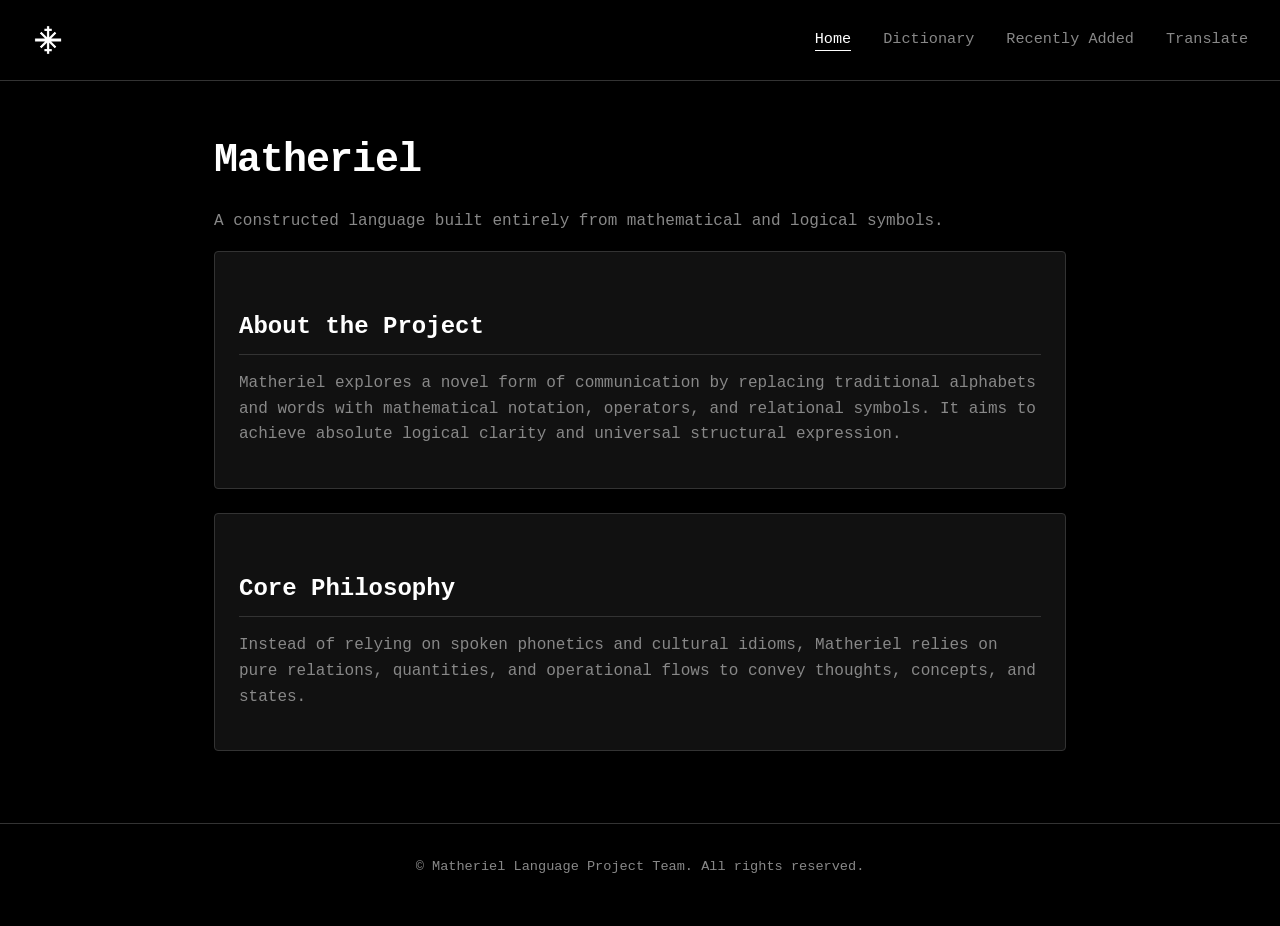
==== index.html @ b1698edf "Update navigation links in index.html" ====
<!DOCTYPE html>
<html lang="en">
<head>
    <meta charset="UTF-8">
    <meta name="viewport" content="width=device-width, initial-scale=1.0">
    <title>Matheriel - Home</title>
    <link rel="icon" type="image/png" href="./images/favicon.png">
    <link rel="stylesheet" href="style.css">
</head>
<body>
    <header>
        <a href="index.html" class="logo">
            <img src="./images/favicon.png" alt="Matheriel" style="height: 32px; vertical-align: middle;">
        </a>
        <nav>
            <ul>
                <li><a href="index" class="active">Home</a></li>
                <li><a href="dict">Dictionary</a></li>
                <li><a href="recentlyadded">Recently Added</a></li>
                <li><a href="translate">Translate</a></li>
            </ul>
        </nav>
    </header>    
    <main>
        <h1>Matheriel</h1>
        <p>A constructed language built entirely from mathematical and logical symbols.</p>

        <div class="card">
            <h2>About the Project</h2>
            <p>Matheriel explores a novel form of communication by replacing traditional alphabets and words with mathematical notation, operators, and relational symbols. It aims to achieve absolute logical clarity and universal structural expression.</p>
        </div>

        <div class="card">
            <h2>Core Philosophy</h2>
            <p>Instead of relying on spoken phonetics and cultural idioms, Matheriel relies on pure relations, quantities, and operational flows to convey thoughts, concepts, and states.</p>
        </div>
    </main>

    <footer>
        <p>&copy; Matheriel Language Project Team. All rights reserved.</p>
    </footer>

    <script src="script.js"></script>
</body>
</html>
---- style.css ----
:root {
    --bg-color: #000000;
    --card-bg: #111111;
    --text-color: #ffffff;
    --text-muted: #888888;
    --accent-color: #ffffff;
    --border-color: #333333;
}

* {
    box-sizing: border-box;
    margin: 0;
    padding: 0;
}

body {
    font-family: 'Courier New', Courier, monospace, 'Segoe UI', Tahoma, sans-serif;
    background-color: var(--bg-color);
    color: var(--text-color);
    line-height: 1.6;
    display: flex;
    flex-direction: column;
    min-height: 100vh;
}

header {
    background-color: var(--bg-color);
    border-bottom: 1px solid var(--border-color);
    padding: 1.5rem 2rem;
    display: flex;
    justify-content: space-between;
    align-items: center;
}

.logo {
    font-weight: bold;
    font-size: 1.25rem;
    color: var(--text-color);
    text-decoration: none;
    letter-spacing: 2px;
}

nav ul {
    display: flex;
    list-style: none;
    gap: 2rem;
}

nav a {
    color: var(--text-muted);
    text-decoration: none;
    transition: color 0.2s;
    font-size: 0.95rem;
}

nav a:hover, nav a.active {
    color: var(--text-color);
    border-bottom: 1px solid var(--text-color);
    padding-bottom: 2px;
}

main {
    flex: 1;
    max-width: 900px;
    margin: 3rem auto;
    padding: 0 1.5rem;
    width: 100%;
}

h1 {
    font-size: 2.5rem;
    margin-bottom: 1rem;
    color: var(--text-color);
    letter-spacing: -1px;
}

h2 {
    font-size: 1.5rem;
    margin-top: 2rem;
    margin-bottom: 1rem;
    border-bottom: 1px solid var(--border-color);
    padding-bottom: 0.5rem;
    color: var(--text-color);
}

p {
    margin-bottom: 1rem;
    color: var(--text-muted);
}

.card {
    background-color: var(--card-bg);
    border: 1px solid var(--border-color);
    border-radius: 4px;
    padding: 1.5rem;
    margin-bottom: 1.5rem;
}

table {
    width: 100%;
    border-collapse: collapse;
    margin-top: 1rem;
    background-color: var(--card-bg);
    border-radius: 4px;
    overflow: hidden;
    border: 1px solid var(--border-color);
}

th, td {
    padding: 0.875rem 1rem;
    text-align: left;
    border-bottom: 1px solid var(--border-color);
}

th {
    background-color: #1a1a1a;
    color: var(--text-color);
    font-weight: 600;
}

td {
    color: var(--text-muted);
}

footer {
    text-align: center;
    padding: 2rem;
    background-color: var(--bg-color);
    border-top: 1px solid var(--border-color);
    color: var(--text-muted);
    font-size: 0.85rem;
}
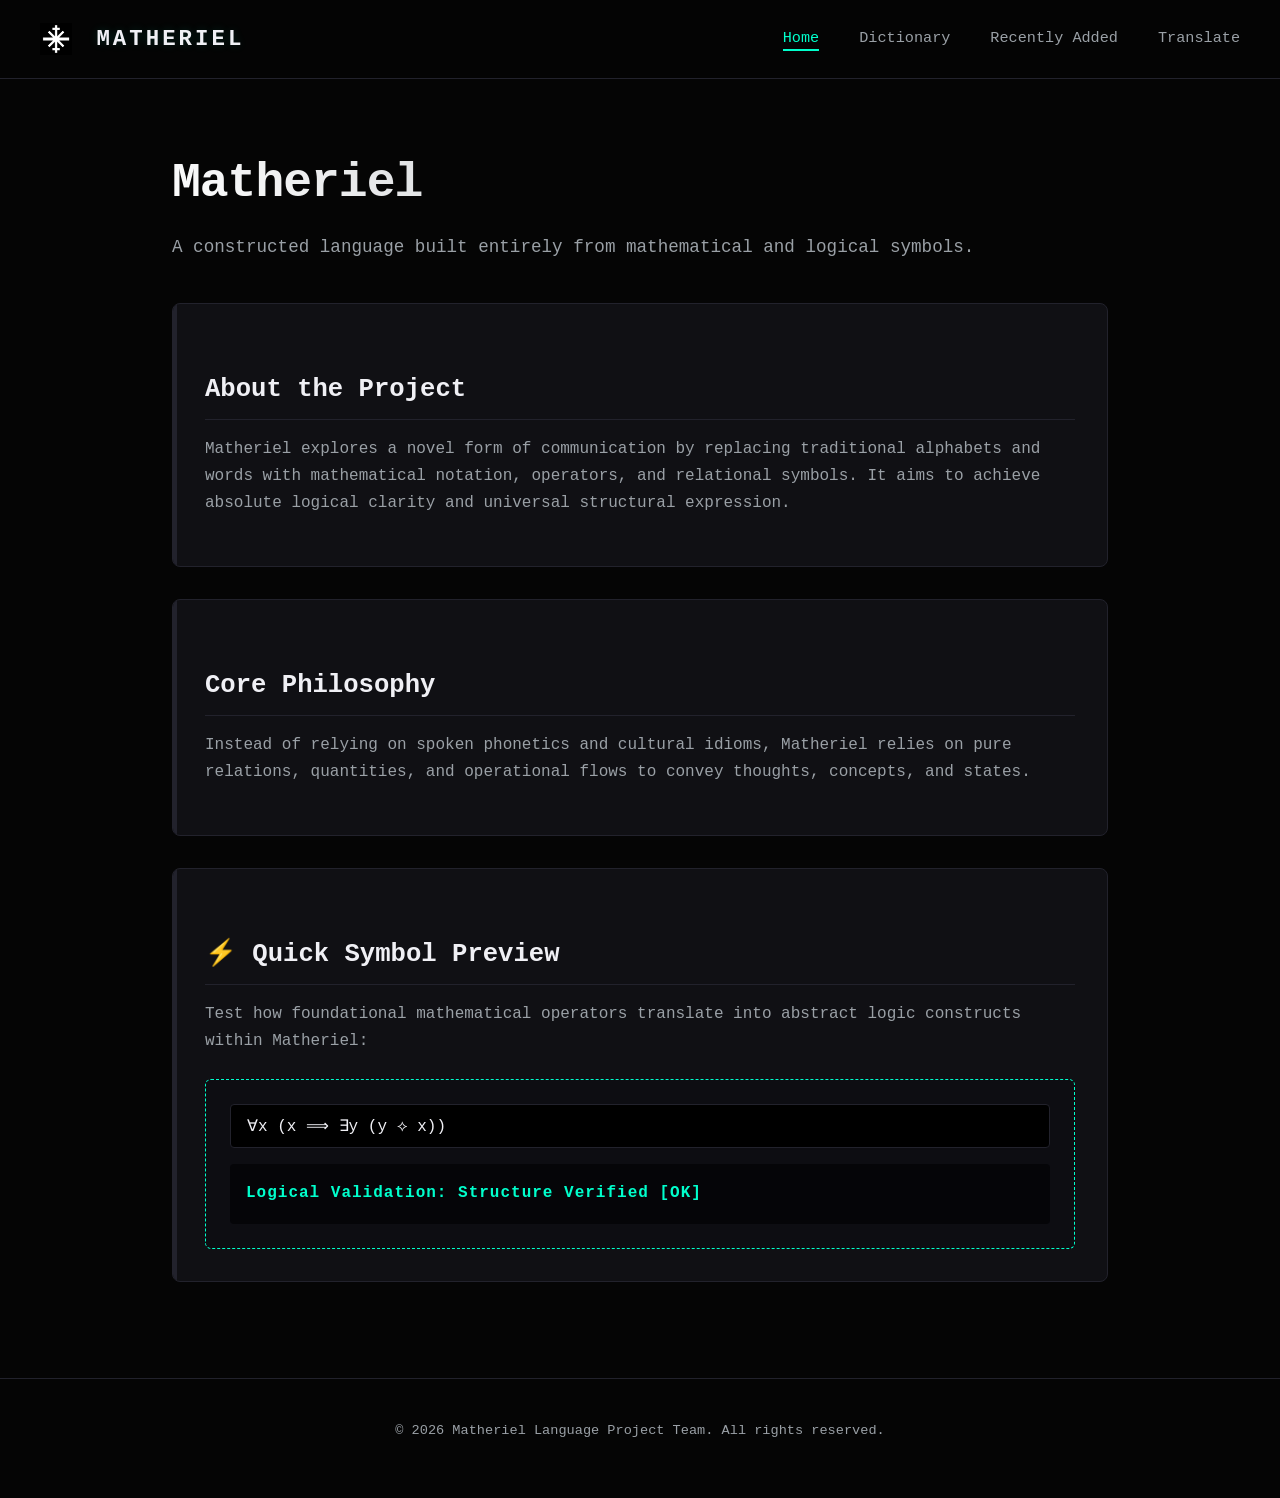
==== commit 63e8ca0a: "Update index.html with new elements and styles" ====
--- a/index.html
+++ b/index.html
@@ -10,20 +10,22 @@
 <body>
     <header>
         <a href="index.html" class="logo">
-            <img src="./images/favicon.png" alt="Matheriel" style="height: 32px; vertical-align: middle;">
+            <img src="./images/favicon.png" alt="Matheriel" style="height: 32px; vertical-align: middle; margin-right: 8px;">
+            MATHERIEL
         </a>
         <nav>
             <ul>
-                <li><a href="index" class="active">Home</a></li>
-                <li><a href="dict">Dictionary</a></li>
-                <li><a href="recentlyadded">Recently Added</a></li>
-                <li><a href="translate">Translate</a></li>
+                <li><a href="index.html" class="active">Home</a></li>
+                <li><a href="dict.html">Dictionary</a></li>
+                <li><a href="recentlyadded.html">Recently Added</a></li>
+                <li><a href="translate.html">Translate</a></li>
             </ul>
         </nav>
-    </header>    
+    </header>
+    
     <main>
         <h1>Matheriel</h1>
-        <p>A constructed language built entirely from mathematical and logical symbols.</p>
+        <p class="subtitle">A constructed language built entirely from mathematical and logical symbols.</p>
 
         <div class="card">
             <h2>About the Project</h2>
@@ -34,10 +36,19 @@
             <h2>Core Philosophy</h2>
             <p>Instead of relying on spoken phonetics and cultural idioms, Matheriel relies on pure relations, quantities, and operational flows to convey thoughts, concepts, and states.</p>
         </div>
+
+        <div class="card">
+            <h2>⚡ Quick Symbol Preview</h2>
+            <p>Test how foundational mathematical operators translate into abstract logic constructs within Matheriel:</p>
+            <div class="interactive-box">
+                <input type="text" id="symbolInput" placeholder="Try typing: ∀, ∃, ⟹, ⊕, ∇" value="∀x (x ⟹ ∃y (y ⟡ x))">
+                <div class="output-display" id="symbolOutput">Logical Validation: Structure Verified [OK]</div>
+            </div>
+        </div>
     </main>
 
     <footer>
-        <p>&copy; Matheriel Language Project Team. All rights reserved.</p>
+        <p>&copy; 2026 Matheriel Language Project Team. All rights reserved.</p>
     </footer>
 
     <script src="script.js"></script>
--- a/style.css
+++ b/style.css
@@ -1,10 +1,12 @@
 :root {
-    --bg-color: #000000;
-    --card-bg: #111111;
-    --text-color: #ffffff;
-    --text-muted: #888888;
-    --accent-color: #ffffff;
-    --border-color: #333333;
+    --bg-color: #050505;
+    --card-bg: #101014;
+    --text-color: #f0f0f5;
+    --text-muted: #9aa0a6;
+    --accent-color: #00ffcc;
+    --accent-glow: rgba(0, 255, 204, 0.15);
+    --border-color: #22222c;
+    --transition-speed: 0.3s;
 }
 
 * {
@@ -17,65 +19,108 @@
     font-family: 'Courier New', Courier, monospace, 'Segoe UI', Tahoma, sans-serif;
     background-color: var(--bg-color);
     color: var(--text-color);
-    line-height: 1.6;
+    line-height: 1.7;
     display: flex;
     flex-direction: column;
     min-height: 100vh;
-}
-
+    overflow-x: hidden;
+}
+
+/* Header & Navigation */
 header {
-    background-color: var(--bg-color);
+    background-color: rgba(5, 5, 5, 0.85);
+    backdrop-filter: blur(10px);
     border-bottom: 1px solid var(--border-color);
-    padding: 1.5rem 2rem;
+    padding: 1.25rem 2.5rem;
     display: flex;
     justify-content: space-between;
     align-items: center;
+    position: sticky;
+    top: 0;
+    z-index: 1000;
 }
 
 .logo {
     font-weight: bold;
-    font-size: 1.25rem;
+    font-size: 1.4rem;
     color: var(--text-color);
     text-decoration: none;
-    letter-spacing: 2px;
+    letter-spacing: 3px;
+    text-shadow: 0 0 10px var(--accent-glow);
+    transition: color var(--transition-speed);
+}
+
+.logo:hover {
+    color: var(--accent-color);
 }
 
 nav ul {
     display: flex;
     list-style: none;
-    gap: 2rem;
+    gap: 2.5rem;
 }
 
 nav a {
     color: var(--text-muted);
     text-decoration: none;
-    transition: color 0.2s;
+    transition: all var(--transition-speed);
     font-size: 0.95rem;
+    position: relative;
+    padding-bottom: 4px;
+}
+
+nav a::after {
+    content: '';
+    position: absolute;
+    bottom: 0;
+    left: 0;
+    width: 0;
+    height: 2px;
+    background-color: var(--accent-color);
+    transition: width var(--transition-speed);
 }
 
 nav a:hover, nav a.active {
-    color: var(--text-color);
-    border-bottom: 1px solid var(--text-color);
-    padding-bottom: 2px;
-}
-
+    color: var(--accent-color);
+}
+
+nav a:hover::after, nav a.active::after {
+    width: 100%;
+}
+
+/* Main Layout */
 main {
     flex: 1;
-    max-width: 900px;
-    margin: 3rem auto;
-    padding: 0 1.5rem;
+    max-width: 1000px;
+    margin: 4rem auto;
+    padding: 0 2rem;
     width: 100%;
+    animation: fadeIn 0.8s ease-out;
+}
+
+@keyframes fadeIn {
+    from { opacity: 0; transform: translateY(15px); }
+    to { opacity: 1; transform: translateY(0); }
 }
 
 h1 {
-    font-size: 2.5rem;
-    margin-bottom: 1rem;
+    font-size: 3rem;
+    margin-bottom: 0.5rem;
     color: var(--text-color);
     letter-spacing: -1px;
+    background: linear-gradient(45deg, #ffffff, var(--text-muted));
+    -webkit-background-clip: text;
+    -webkit-text-fill-color: transparent;
+}
+
+.subtitle {
+    font-size: 1.1rem;
+    color: var(--text-muted);
+    margin-bottom: 2.5rem;
 }
 
 h2 {
-    font-size: 1.5rem;
+    font-size: 1.6rem;
     margin-top: 2rem;
     margin-bottom: 1rem;
     border-bottom: 1px solid var(--border-color);
@@ -88,32 +133,95 @@
     color: var(--text-muted);
 }
 
+/* Cards with Glow & Hover Effects */
 .card {
     background-color: var(--card-bg);
     border: 1px solid var(--border-color);
+    border-radius: 8px;
+    padding: 2rem;
+    margin-bottom: 2rem;
+    transition: transform var(--transition-speed), border-color var(--transition-speed), box-shadow var(--transition-speed);
+    position: relative;
+    overflow: hidden;
+}
+
+.card::before {
+    content: '';
+    position: absolute;
+    top: 0;
+    left: 0;
+    width: 4px;
+    height: 100%;
+    background-color: var(--border-color);
+    transition: background-color var(--transition-speed);
+}
+
+.card:hover {
+    transform: translateY(-4px);
+    border-color: var(--accent-color);
+    box-shadow: 0 10px 30px var(--accent-glow);
+}
+
+.card:hover::before {
+    background-color: var(--accent-color);
+}
+
+/* Interactive Playground / Preview Box */
+.interactive-box {
+    background: #0d0d12;
+    border: 1px dashed var(--accent-color);
+    border-radius: 6px;
+    padding: 1.5rem;
+    margin-top: 1.5rem;
+    display: flex;
+    flex-direction: column;
+    gap: 1rem;
+}
+
+.interactive-box input {
+    background: #000;
+    border: 1px solid var(--border-color);
     border-radius: 4px;
-    padding: 1.5rem;
-    margin-bottom: 1.5rem;
-}
-
+    padding: 0.75rem 1rem;
+    color: var(--text-color);
+    font-family: inherit;
+    font-size: 1rem;
+    outline: none;
+    transition: border-color var(--transition-speed);
+}
+
+.interactive-box input:focus {
+    border-color: var(--accent-color);
+}
+
+.output-display {
+    padding: 1rem;
+    background: #050508;
+    border-radius: 4px;
+    color: var(--accent-color);
+    font-weight: bold;
+    letter-spacing: 1px;
+}
+
+/* Tables */
 table {
     width: 100%;
     border-collapse: collapse;
-    margin-top: 1rem;
+    margin-top: 1.5rem;
     background-color: var(--card-bg);
-    border-radius: 4px;
+    border-radius: 8px;
     overflow: hidden;
     border: 1px solid var(--border-color);
 }
 
 th, td {
-    padding: 0.875rem 1rem;
+    padding: 1rem 1.25rem;
     text-align: left;
     border-bottom: 1px solid var(--border-color);
 }
 
 th {
-    background-color: #1a1a1a;
+    background-color: #16161f;
     color: var(--text-color);
     font-weight: 600;
 }
@@ -122,9 +230,15 @@
     color: var(--text-muted);
 }
 
+tr:hover td {
+    color: var(--text-color);
+    background-color: rgba(255, 255, 255, 0.02);
+}
+
+/* Footer */
 footer {
     text-align: center;
-    padding: 2rem;
+    padding: 2.5rem;
     background-color: var(--bg-color);
     border-top: 1px solid var(--border-color);
     color: var(--text-muted);
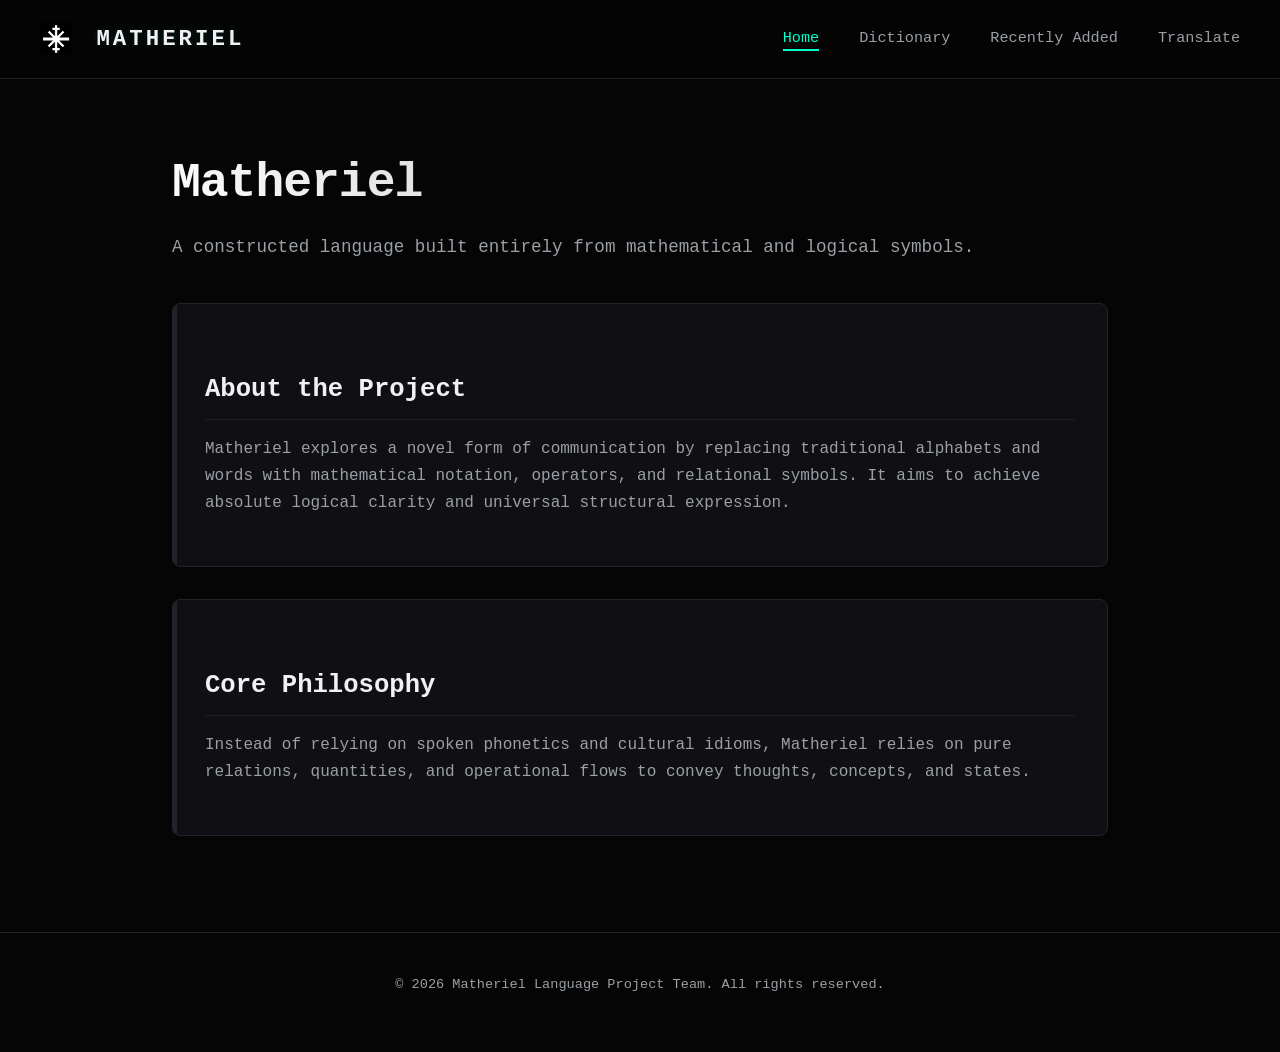
==== commit 421f9c16: "Remove Quick Symbol Preview section Removed the Quick Symbol Preview section from the HTML." ====
--- a/index.html
+++ b/index.html
@@ -37,14 +37,6 @@
             <p>Instead of relying on spoken phonetics and cultural idioms, Matheriel relies on pure relations, quantities, and operational flows to convey thoughts, concepts, and states.</p>
         </div>
 
-        <div class="card">
-            <h2>⚡ Quick Symbol Preview</h2>
-            <p>Test how foundational mathematical operators translate into abstract logic constructs within Matheriel:</p>
-            <div class="interactive-box">
-                <input type="text" id="symbolInput" placeholder="Try typing: ∀, ∃, ⟹, ⊕, ∇" value="∀x (x ⟹ ∃y (y ⟡ x))">
-                <div class="output-display" id="symbolOutput">Logical Validation: Structure Verified [OK]</div>
-            </div>
-        </div>
     </main>
 
     <footer>
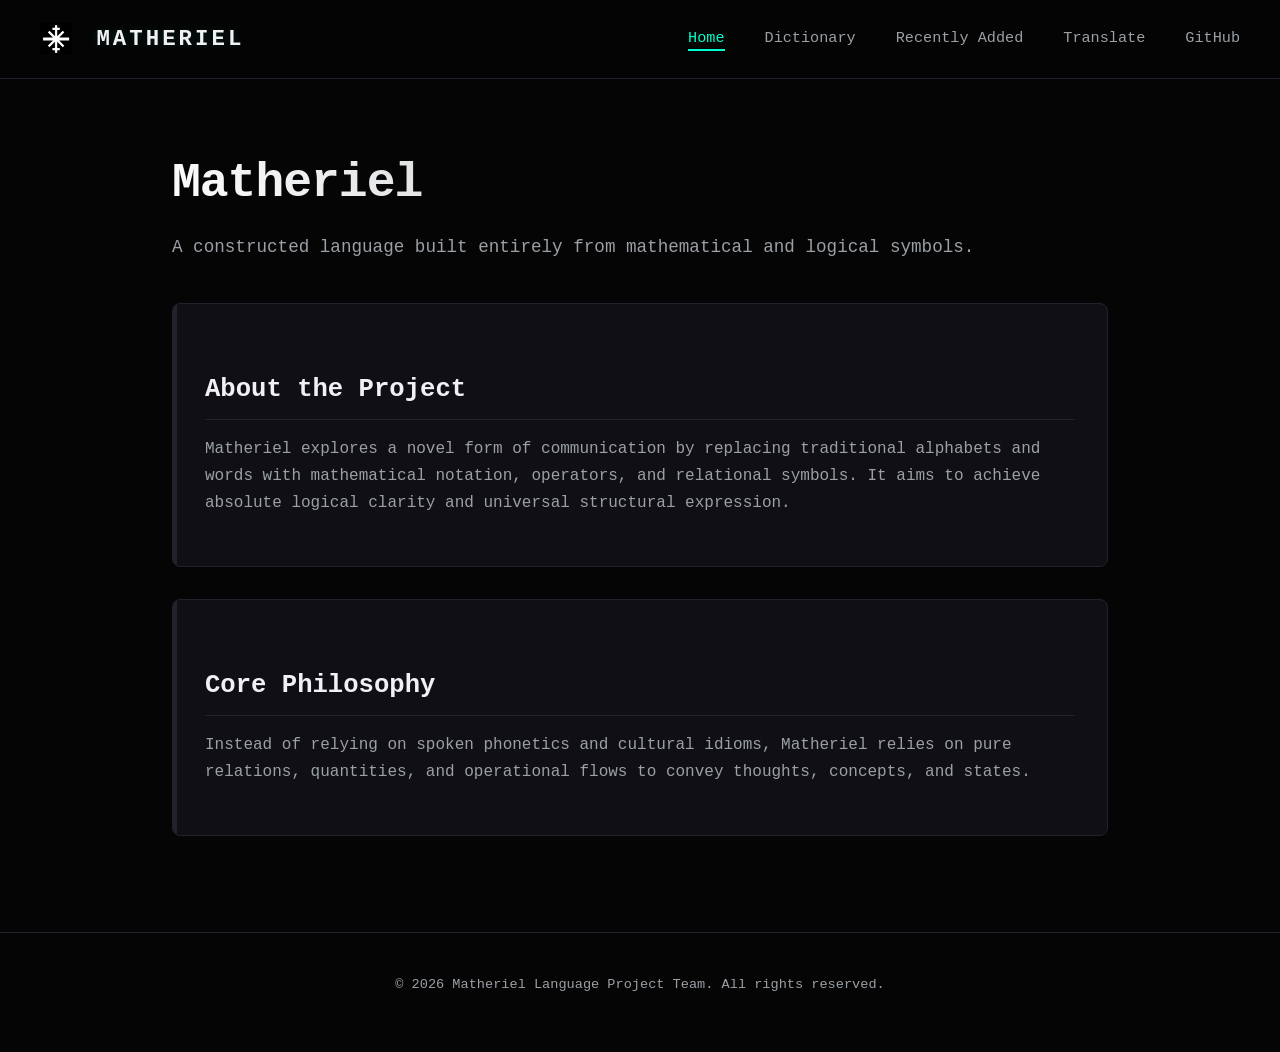
==== commit 0abfe573: "Add GitHub link to navigation menu" ====
--- a/index.html
+++ b/index.html
@@ -19,6 +19,8 @@
                 <li><a href="dict.html">Dictionary</a></li>
                 <li><a href="recentlyadded.html">Recently Added</a></li>
                 <li><a href="translate.html">Translate</a></li>
+
+                <li><a href="https://github.com/4330cfHelioChrome/matheriel" target="_blank" rel="noopener noreferrer">GitHub</a></li>
             </ul>
         </nav>
     </header>
--- a/style.css
+++ b/style.css
@@ -166,43 +166,6 @@
     background-color: var(--accent-color);
 }
 
-/* Interactive Playground / Preview Box */
-.interactive-box {
-    background: #0d0d12;
-    border: 1px dashed var(--accent-color);
-    border-radius: 6px;
-    padding: 1.5rem;
-    margin-top: 1.5rem;
-    display: flex;
-    flex-direction: column;
-    gap: 1rem;
-}
-
-.interactive-box input {
-    background: #000;
-    border: 1px solid var(--border-color);
-    border-radius: 4px;
-    padding: 0.75rem 1rem;
-    color: var(--text-color);
-    font-family: inherit;
-    font-size: 1rem;
-    outline: none;
-    transition: border-color var(--transition-speed);
-}
-
-.interactive-box input:focus {
-    border-color: var(--accent-color);
-}
-
-.output-display {
-    padding: 1rem;
-    background: #050508;
-    border-radius: 4px;
-    color: var(--accent-color);
-    font-weight: bold;
-    letter-spacing: 1px;
-}
-
 /* Tables */
 table {
     width: 100%;
@@ -244,3 +207,383 @@
     color: var(--text-muted);
     font-size: 0.85rem;
 }
+
+/* Search & Filter Controls */
+.search-container {
+    display: flex;
+    gap: 1rem;
+    margin-bottom: 2rem;
+    flex-wrap: wrap;
+}
+
+.search-container input, 
+.search-container select {
+    background: var(--card-bg);
+    border: 1px solid var(--border-color);
+    border-radius: 6px;
+    padding: 0.75rem 1rem;
+    color: var(--text-color);
+    font-family: inherit;
+    font-size: 0.95rem;
+    outline: none;
+    transition: border-color 0.3s, box-shadow 0.3s;
+}
+
+.search-container input {
+    flex: 1;
+    min-width: 250px;
+}
+
+.search-container input:focus, 
+.search-container select:focus {
+    border-color: var(--accent-color);
+    box-shadow: 0 0 10px var(--accent-glow);
+}
+
+.category-badge {
+    display: inline-block;
+    padding: 0.25rem 0.5rem;
+    background: rgba(255, 255, 255, 0.05);
+    border: 1px solid var(--border-color);
+    border-radius: 4px;
+    font-size: 0.85rem;
+    color: var(--accent-color);
+}
+
+.loading-row td {
+    text-align: center;
+    color: var(--text-muted);
+    padding: 2.5rem;
+}
+
+/* 🖱️ 모던 스크롤바 디자인 */
+::-webkit-scrollbar {
+    width: 6px;
+}
+
+::-webkit-scrollbar-track {
+    background: #0a0a0a;
+}
+
+::-webkit-scrollbar-thumb {
+    background: #2a2a2a;
+    border-radius: 3px;
+}
+
+::-webkit-scrollbar-thumb:hover {
+    background: #444444;
+}
+
+:root {
+    --bg-color: #050505;
+    --card-bg: #101014;
+    --text-color: #f0f0f5;
+    --text-muted: #9aa0a6;
+    --accent-color: #00ffcc;
+    --accent-glow: rgba(0, 255, 204, 0.15);
+    --border-color: #22222c;
+    --transition-speed: 0.3s;
+}
+
+* {
+    box-sizing: border-box;
+    margin: 0;
+    padding: 0;
+}
+
+body {
+    font-family: 'Courier New', Courier, monospace, 'Segoe UI', Tahoma, sans-serif;
+    background-color: var(--bg-color);
+    color: var(--text-color);
+    line-height: 1.7;
+    display: flex;
+    flex-direction: column;
+    min-height: 100vh;
+    overflow-x: hidden;
+}
+
+/* Header & Navigation */
+header {
+    background-color: rgba(5, 5, 5, 0.85);
+    backdrop-filter: blur(10px);
+    border-bottom: 1px solid var(--border-color);
+    padding: 1.25rem 2.5rem;
+    display: flex;
+    justify-content: space-between;
+    align-items: center;
+    position: sticky;
+    top: 0;
+    z-index: 1000;
+}
+
+.logo {
+    font-weight: bold;
+    font-size: 1.4rem;
+    color: var(--text-color);
+    text-decoration: none;
+    letter-spacing: 3px;
+    text-shadow: 0 0 10px var(--accent-glow);
+    transition: color var(--transition-speed);
+}
+
+.logo:hover {
+    color: var(--accent-color);
+}
+
+nav ul {
+    display: flex;
+    list-style: none;
+    gap: 2.5rem;
+}
+
+nav a {
+    color: var(--text-muted);
+    text-decoration: none;
+    transition: all var(--transition-speed);
+    font-size: 0.95rem;
+    position: relative;
+    padding-bottom: 4px;
+}
+
+nav a::after {
+    content: '';
+    position: absolute;
+    bottom: 0;
+    left: 0;
+    width: 0;
+    height: 2px;
+    background-color: var(--accent-color);
+    transition: width var(--transition-speed);
+}
+
+nav a:hover, nav a.active {
+    color: var(--accent-color);
+}
+
+nav a:hover::after, nav a.active::after {
+    width: 100%;
+}
+
+/* Main Layout */
+main {
+    flex: 1;
+    max-width: 1000px;
+    margin: 4rem auto;
+    padding: 0 2rem;
+    width: 100%;
+    animation: fadeIn 0.8s ease-out;
+}
+
+@keyframes fadeIn {
+    from { opacity: 0; transform: translateY(15px); }
+    to { opacity: 1; transform: translateY(0); }
+}
+
+h1 {
+    font-size: 3rem;
+    margin-bottom: 0.5rem;
+    color: var(--text-color);
+    letter-spacing: -1px;
+    background: linear-gradient(45deg, #ffffff, var(--text-muted));
+    -webkit-background-clip: text;
+    -webkit-text-fill-color: transparent;
+}
+
+.subtitle {
+    font-size: 1.1rem;
+    color: var(--text-muted);
+    margin-bottom: 2.5rem;
+}
+
+h2 {
+    font-size: 1.6rem;
+    margin-top: 2rem;
+    margin-bottom: 1rem;
+    border-bottom: 1px solid var(--border-color);
+    padding-bottom: 0.5rem;
+    color: var(--text-color);
+}
+
+p {
+    margin-bottom: 1rem;
+    color: var(--text-muted);
+}
+
+/* Cards with Glow & Hover Effects */
+.card {
+    background-color: var(--card-bg);
+    border: 1px solid var(--border-color);
+    border-radius: 8px;
+    padding: 2rem;
+    margin-bottom: 2rem;
+    transition: transform var(--transition-speed), border-color var(--transition-speed), box-shadow var(--transition-speed);
+    position: relative;
+    overflow: hidden;
+}
+
+.card::before {
+    content: '';
+    position: absolute;
+    top: 0;
+    left: 0;
+    width: 4px;
+    height: 100%;
+    background-color: var(--border-color);
+    transition: background-color var(--transition-speed);
+}
+
+.card:hover {
+    transform: translateY(-4px);
+    border-color: var(--accent-color);
+    box-shadow: 0 10px 30px var(--accent-glow);
+}
+
+.card:hover::before {
+    background-color: var(--accent-color);
+}
+
+/* Tables */
+table {
+    width: 100%;
+    border-collapse: collapse;
+    margin-top: 1.5rem;
+    background-color: var(--card-bg);
+    border-radius: 8px;
+    overflow: hidden;
+    border: 1px solid var(--border-color);
+}
+
+th, td {
+    padding: 1rem 1.25rem;
+    text-align: left;
+    border-bottom: 1px solid var(--border-color);
+}
+
+th {
+    background-color: #16161f;
+    color: var(--text-color);
+    font-weight: 600;
+}
+
+td {
+    color: var(--text-muted);
+}
+
+tr:hover td {
+    color: var(--text-color);
+    background-color: rgba(255, 255, 255, 0.02);
+}
+
+/* Footer */
+footer {
+    text-align: center;
+    padding: 2.5rem;
+    background-color: var(--bg-color);
+    border-top: 1px solid var(--border-color);
+    color: var(--text-muted);
+    font-size: 0.85rem;
+}
+
+/* Search & Filter Controls */
+.search-container {
+    display: flex;
+    gap: 1rem;
+    margin-bottom: 2rem;
+    flex-wrap: wrap;
+}
+
+.search-container input, 
+.search-container select {
+    background: var(--card-bg);
+    border: 1px solid var(--border-color);
+    border-radius: 6px;
+    padding: 0.75rem 1rem;
+    color: var(--text-color);
+    font-family: inherit;
+    font-size: 0.95rem;
+    outline: none;
+    transition: border-color 0.3s, box-shadow 0.3s;
+}
+
+.search-container input {
+    flex: 1;
+    min-width: 250px;
+}
+
+.search-container input:focus, 
+.search-container select:focus {
+    border-color: var(--accent-color);
+    box-shadow: 0 0 10px var(--accent-glow);
+}
+
+.category-badge {
+    display: inline-block;
+    padding: 0.25rem 0.5rem;
+    background: rgba(255, 255, 255, 0.05);
+    border: 1px solid var(--border-color);
+    border-radius: 4px;
+    font-size: 0.85rem;
+    color: var(--accent-color);
+}
+
+.loading-row td {
+    text-align: center;
+    color: var(--text-muted);
+    padding: 2.5rem;
+}
+
+/* 🖱️ 모던 스크롤바 디자인 */
+::-webkit-scrollbar {
+    width: 6px;
+}
+
+::-webkit-scrollbar-track {
+    background: #0a0a0a;
+}
+
+::-webkit-scrollbar-thumb {
+    background: #2a2a2a;
+    border-radius: 3px;
+}
+
+::-webkit-scrollbar-thumb:hover {
+    background: #444444;
+}
+
+/* "Load More" 버튼 공통 스타일 (recentlyadded.js & dict.js) */
+.load-more-btn,
+#loadMoreBtn,
+#dictLoadMoreBtn {
+    display: block;
+    width: 100%;
+    max-width: 300px;
+    margin: 2.5rem auto;
+    background-color: var(--card-bg);
+    color: var(--text-color);
+    border: 1px solid var(--border-color);
+    border-radius: 6px;
+    padding: 0.85rem 1.5rem;
+    font-family: inherit;
+    font-size: 0.95rem;
+    font-weight: 500;
+    cursor: pointer;
+    text-align: center;
+    transition: all var(--transition-speed) ease;
+    outline: none;
+}
+
+/* 호버 시 네온 시안 테마 적용 */
+.load-more-btn:hover,
+#loadMoreBtn:hover,
+#dictLoadMoreBtn:hover {
+    color: var(--accent-color);
+    border-color: var(--accent-color);
+    box-shadow: 0 0 15px var(--accent-glow);
+    transform: translateY(-2px);
+}
+
+.load-more-btn:active,
+#loadMoreBtn:active,
+#dictLoadMoreBtn:active {
+    transform: translateY(0);
+}
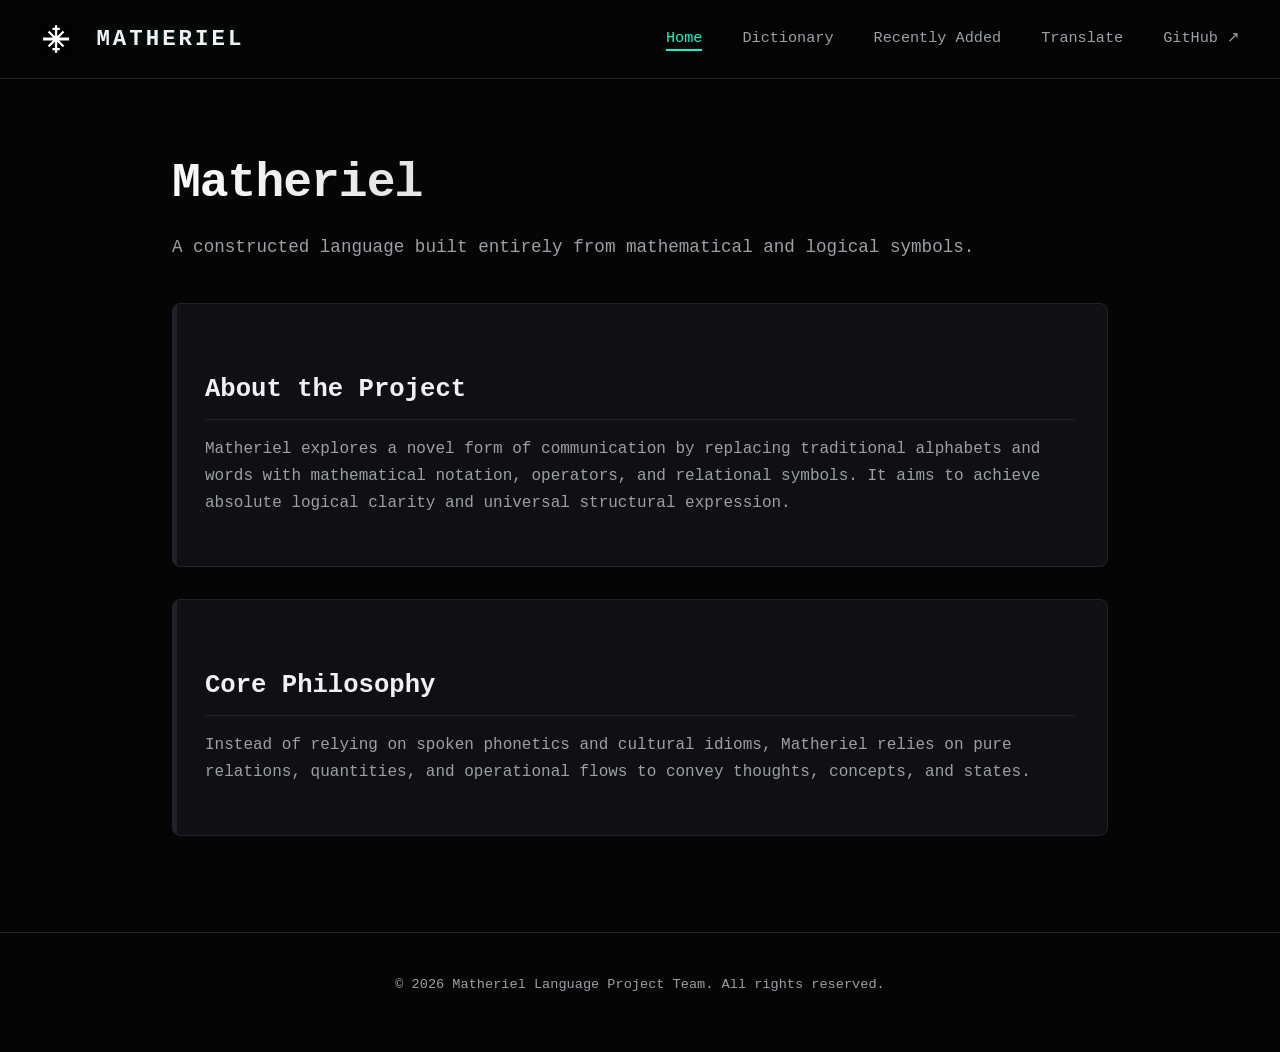
==== commit 7c4ae69f: "Add external link icon to GitHub link" ====
--- a/index.html
+++ b/index.html
@@ -20,7 +20,7 @@
                 <li><a href="recentlyadded.html">Recently Added</a></li>
                 <li><a href="translate.html">Translate</a></li>
 
-                <li><a href="https://github.com/4330cfHelioChrome/matheriel" target="_blank" rel="noopener noreferrer">GitHub</a></li>
+                <li><a href="https://github.com/4330cfHelioChrome/matheriel" target="_blank" rel="noopener noreferrer">GitHub ↗</a></li>
             </ul>
         </nav>
     </header>
